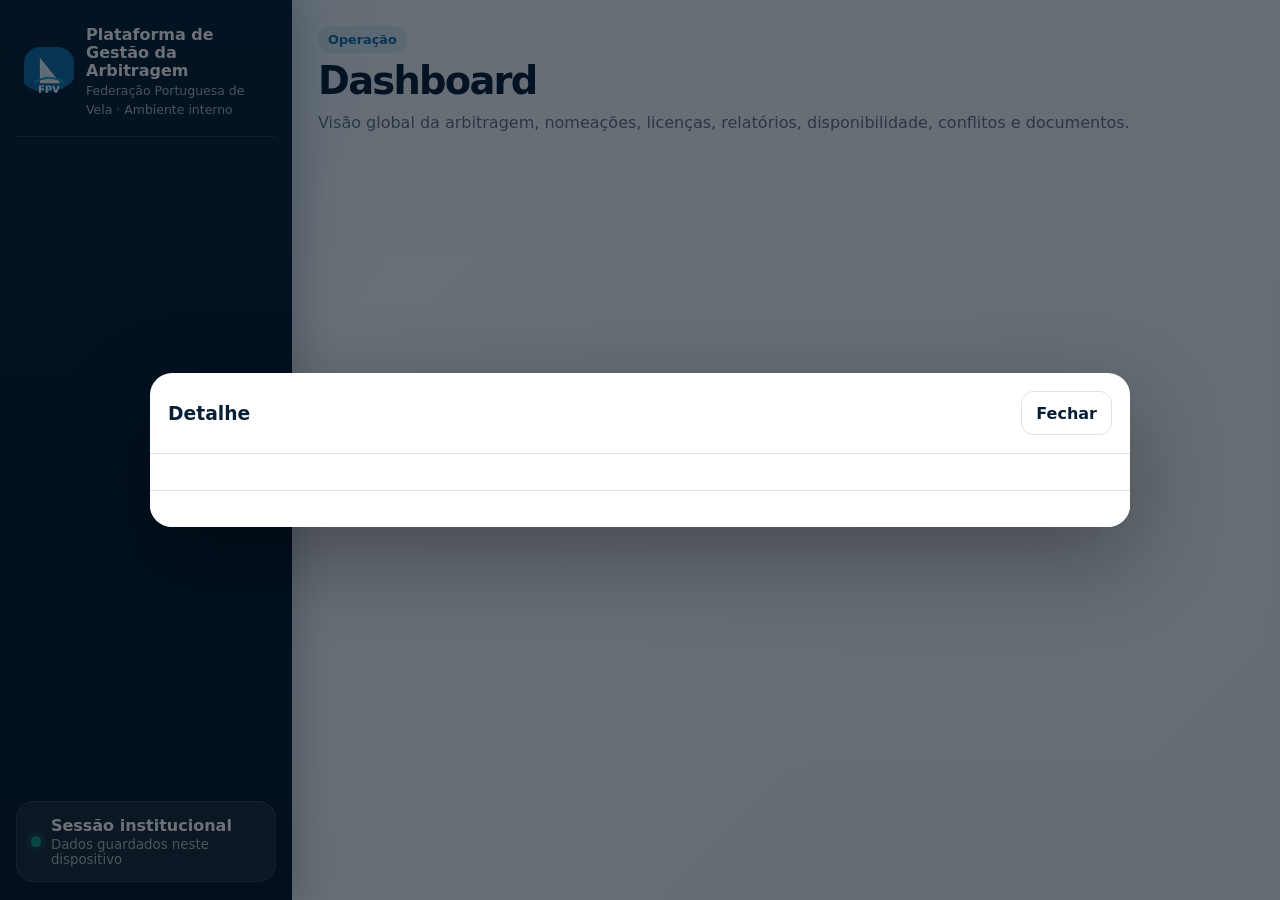
==== index.html @ 45ca1032 "Add files via upload" ====
<!doctype html>
<html lang="pt-PT">
<head>
  <meta charset="utf-8" />
  <meta name="viewport" content="width=device-width, initial-scale=1, viewport-fit=cover" />
  <meta name="theme-color" content="#071f36" />
  <meta name="color-scheme" content="light" />
  <meta name="description" content="Plataforma de Gestão da Arbitragem da Federação Portuguesa de Vela para gestão interna de árbitros, provas, nomeações, disponibilidade, relatórios, documentos e auditoria." />

  <meta name="apple-mobile-web-app-capable" content="yes" />
  <meta name="apple-mobile-web-app-title" content="FPV Arb" />
  <meta name="apple-mobile-web-app-status-bar-style" content="black-translucent" />
  <meta name="mobile-web-app-capable" content="yes" />
  <meta name="format-detection" content="telephone=no" />

  <title>FPV Arbitragem | Plataforma de Gestão</title>
  <link rel="manifest" href="manifest.json" />
  <link rel="apple-touch-icon" href="icons/icon-192.png" />
  <link rel="icon" href="icons/icon-192.png" />
  <link rel="stylesheet" href="styles.css" />
</head>
<body>
  <a class="skip-link" href="#mainContent">Saltar para o conteúdo principal</a>

  <div class="mobile-bar">
    <button class="btn btn-ghost touch" id="openSidebar" type="button" aria-controls="sidebar" aria-expanded="false">☰ Menu</button>
    <strong>FPV Arbitragem</strong>
  </div>

  <div class="app-overlay" id="appOverlay" hidden></div>

  <div class="app-shell">
    <aside class="sidebar" id="sidebar" aria-label="Navegação principal">
      <div class="brand">
        <img src="icons/icon-192.png" alt="" class="brand-icon" />
        <div>
          <h1>Plataforma de Gestão da Arbitragem</h1>
          <span>Federação Portuguesa de Vela · Ambiente interno</span>
        </div>
      </div>

      <nav class="nav" id="mainNav"></nav>

      <div class="side-status">
        <span class="status-dot"></span>
        <div>
          <strong>Sessão institucional</strong>
          <small>Dados guardados neste dispositivo</small>
        </div>
      </div>
    </aside>

    <main class="main" id="mainContent" tabindex="-1">
      <header class="page-header">
        <div>
          <p class="eyebrow" id="pageEyebrow">Operação</p>
          <h2 id="pageTitle">Dashboard</h2>
          <p id="pageSubtitle">Visão global da arbitragem, nomeações, licenças, relatórios, disponibilidade, conflitos e documentos.</p>
        </div>
        <div class="page-actions" id="pageActions"></div>
      </header>

      <section id="dashboard" class="view active" aria-labelledby="pageTitle"></section>
      <section id="arbitros" class="view" aria-labelledby="pageTitle"></section>
      <section id="perfil" class="view" aria-labelledby="pageTitle"></section>
      <section id="provas" class="view" aria-labelledby="pageTitle"></section>
      <section id="nomeacoes" class="view" aria-labelledby="pageTitle"></section>
      <section id="disponibilidades" class="view" aria-labelledby="pageTitle"></section>
      <section id="credenciacao" class="view" aria-labelledby="pageTitle"></section>
      <section id="relatorios" class="view" aria-labelledby="pageTitle"></section>
      <section id="conflitos" class="view" aria-labelledby="pageTitle"></section>
      <section id="documentos" class="view" aria-labelledby="pageTitle"></section>
      <section id="comunicacoes" class="view" aria-labelledby="pageTitle"></section>
      <section id="auditoria" class="view" aria-labelledby="pageTitle"></section>
      <section id="perfis" class="view" aria-labelledby="pageTitle"></section>
    </main>
  </div>

  <div class="modal-backdrop" id="modalBackdrop" hidden>
    <div class="modal" role="dialog" aria-modal="true" aria-labelledby="modalTitle">
      <div class="modal-header">
        <h3 id="modalTitle">Detalhe</h3>
        <button class="btn btn-ghost touch" id="closeModal" type="button">Fechar</button>
      </div>
      <div class="modal-body" id="modalBody"></div>
      <div class="modal-footer" id="modalFooter"></div>
    </div>
  </div>

  <div class="toast" id="toast" role="status" aria-live="polite"></div>

  <script src="app.js" defer></script>
</body>
</html>
---- styles.css ----
:root{
  --navy:#071f36;--navy-2:#0c3458;--blue:#0f6ea8;--cyan:#1aa7c8;--teal:#139c8b;
  --green:#198754;--red:#c0392b;--amber:#d68910;--yellow:#f4c542;
  --bg:#f3f7fb;--card:#fff;--soft:#eef5f9;--line:#d9e4ec;--text:#1f2d3d;--muted:#637487;
  --shadow:0 16px 40px rgba(7,31,54,.10);--radius:18px;--side:292px;
  --safe-bottom:env(safe-area-inset-bottom,0px);--safe-top:env(safe-area-inset-top,0px)
}
*{box-sizing:border-box}html{scroll-behavior:smooth}body{margin:0;font-family:Inter,ui-sans-serif,system-ui,-apple-system,BlinkMacSystemFont,"Segoe UI",sans-serif;color:var(--text);background:radial-gradient(circle at top left,rgba(26,167,200,.16),transparent 30%),linear-gradient(135deg,#f8fcff 0%,var(--bg) 55%,#edf5f8 100%);min-height:100dvh}button,input,select,textarea{font:inherit}button{cursor:pointer;border:0}a{color:inherit}.skip-link{position:absolute;left:12px;top:8px;z-index:200;background:#fff;color:var(--navy);padding:10px 14px;border-radius:12px;transform:translateY(-150%)}.skip-link:focus{transform:translateY(0);outline:3px solid var(--cyan)}:focus-visible{outline:3px solid rgba(26,167,200,.55);outline-offset:2px}
.app-shell{display:grid;grid-template-columns:var(--side) 1fr;min-height:100dvh}.sidebar{position:sticky;top:0;height:100dvh;background:linear-gradient(180deg,var(--navy),#041626);color:#fff;padding:calc(18px + var(--safe-top)) 16px calc(18px + var(--safe-bottom));display:flex;flex-direction:column;gap:18px;z-index:30;box-shadow:12px 0 30px rgba(7,31,54,.18)}.brand{display:flex;gap:12px;align-items:center;padding:8px 8px 18px;border-bottom:1px solid rgba(255,255,255,.12)}.brand-icon{width:50px;height:50px;border-radius:16px;box-shadow:0 12px 24px rgba(0,0,0,.16)}.brand h1{font-size:1rem;line-height:1.12;margin:0}.brand span{font-size:.78rem;color:rgba(255,255,255,.68)}.nav{display:grid;gap:6px;overflow:auto;padding-right:3px}.nav button{display:flex;align-items:center;gap:10px;width:100%;min-height:42px;padding:10px 11px;border-radius:14px;text-align:left;background:transparent;color:rgba(255,255,255,.78);transition:.18s}.nav button:hover,.nav button.active{background:rgba(255,255,255,.12);color:#fff;transform:translateX(2px)}.nav-icon{width:28px;height:28px;border-radius:10px;background:rgba(255,255,255,.1);display:grid;place-items:center;flex:0 0 auto}.side-status{margin-top:auto;border:1px solid rgba(255,255,255,.11);background:rgba(255,255,255,.08);padding:14px;border-radius:18px;display:flex;gap:10px;align-items:center}.side-status small{display:block;color:rgba(255,255,255,.68);margin-top:2px}.status-dot{width:11px;height:11px;border-radius:50%;background:var(--teal);box-shadow:0 0 0 5px rgba(19,156,139,.16)}
.mobile-bar{display:none;position:sticky;top:0;z-index:50;background:rgba(255,255,255,.94);backdrop-filter:blur(14px);border-bottom:1px solid var(--line);padding:calc(10px + var(--safe-top)) 16px 10px;align-items:center;justify-content:space-between}.app-overlay{position:fixed;inset:0;background:rgba(0,0,0,.32);z-index:20}
.main{min-width:0;padding:26px 26px calc(26px + var(--safe-bottom))}.page-header{display:flex;justify-content:space-between;gap:18px;align-items:flex-start;margin-bottom:22px}.eyebrow{display:inline-flex;background:rgba(15,110,168,.10);color:var(--blue);font-weight:850;font-size:.8rem;padding:6px 10px;border-radius:999px;margin:0 0 8px}.page-header h2{font-size:clamp(1.55rem,3vw,2.42rem);letter-spacing:-.045em;line-height:1.06;color:var(--navy);margin:0}.page-header p:not(.eyebrow){margin:9px 0 0;color:var(--muted);line-height:1.55;max-width:880px}.page-actions{display:flex;gap:10px;flex-wrap:wrap;justify-content:flex-end}.view{display:none;animation:fade .2s ease both}.view.active{display:block}@keyframes fade{from{opacity:0;transform:translateY(6px)}to{opacity:1;transform:translateY(0)}}
.btn{display:inline-flex;align-items:center;justify-content:center;gap:8px;min-height:40px;padding:10px 14px;border-radius:12px;font-weight:850;color:var(--navy);background:#fff;border:1px solid var(--line);box-shadow:0 7px 18px rgba(7,31,54,.06);transition:.18s;text-decoration:none}.btn:hover{transform:translateY(-1px);box-shadow:0 12px 25px rgba(7,31,54,.10)}.btn-primary{background:linear-gradient(135deg,var(--blue),var(--teal));color:#fff;border-color:transparent}.btn-danger{background:var(--red);color:#fff;border-color:transparent}.btn-ghost{background:transparent;box-shadow:none}.btn:disabled{opacity:.45;cursor:not-allowed;transform:none}.touch{min-height:44px;min-width:44px}.grid{display:grid;gap:16px}.kpis{grid-template-columns:repeat(4,minmax(160px,1fr));margin-bottom:18px}.two{grid-template-columns:minmax(0,1.22fr) minmax(320px,.78fr)}.three{grid-template-columns:repeat(3,minmax(0,1fr))}.four{grid-template-columns:repeat(4,minmax(0,1fr))}.card{background:rgba(255,255,255,.92);border:1px solid rgba(217,228,236,.94);box-shadow:var(--shadow);border-radius:var(--radius);padding:18px;backdrop-filter:blur(10px)}.card.clickable{cursor:pointer;transition:.18s}.card.clickable:hover{transform:translateY(-2px);box-shadow:0 20px 48px rgba(7,31,54,.14)}.kpi{position:relative;overflow:hidden;min-height:134px}.kpi::after{content:"";position:absolute;right:-35px;top:-35px;width:96px;height:96px;border-radius:50%;background:rgba(15,110,168,.1)}.kpi-label{color:var(--muted);font-size:.82rem;font-weight:850}.kpi-value{font-size:2rem;font-weight:950;color:var(--navy);letter-spacing:-.06em;margin:9px 0 2px}.kpi-hint{font-size:.82rem;color:var(--muted);line-height:1.35}.attention{border-left:5px solid var(--amber)}.critical{border-left:5px solid var(--red)}
.panel{display:flex;align-items:center;justify-content:space-between;gap:12px;margin-bottom:14px}.panel h3{margin:0;color:var(--navy);font-size:1.08rem;letter-spacing:-.02em}.toolbar{display:flex;justify-content:space-between;align-items:center;gap:10px;flex-wrap:wrap;margin-bottom:14px}.filters{display:flex;gap:10px;flex-wrap:wrap}.input,.select,.textarea{width:100%;border:1px solid var(--line);border-radius:12px;background:#fff;color:var(--text);padding:10px 12px;outline:none;transition:.18s}.filters .input,.filters .select{width:auto;min-width:162px}.input:focus,.select:focus,.textarea:focus{border-color:rgba(15,110,168,.65);box-shadow:0 0 0 4px rgba(15,110,168,.12)}label{font-size:.77rem;font-weight:900;color:var(--navy)}.form-grid{display:grid;grid-template-columns:repeat(2,minmax(0,1fr));gap:12px}.field{display:grid;gap:6px}.field.full{grid-column:1/-1}
.table-wrap{overflow:auto;border:1px solid var(--line);border-radius:16px;background:#fff}table{width:100%;border-collapse:collapse;min-width:980px}th,td{padding:12px 13px;border-bottom:1px solid var(--line);text-align:left;vertical-align:middle;font-size:.91rem}th{background:#f8fbfd;color:var(--navy);text-transform:uppercase;letter-spacing:.04em;font-weight:900;font-size:.75rem;white-space:nowrap}tr:last-child td{border-bottom:0}tbody tr:hover{background:#f8fbfd}.row-title{font-weight:900;color:var(--navy)}.row-sub{font-size:.8rem;color:var(--muted);margin-top:3px}.row-actions{display:flex;gap:7px;flex-wrap:wrap}.mini{min-height:36px;padding:7px 10px;border-radius:10px;background:#fff;border:1px solid var(--line);font-weight:850;color:var(--navy)}.mini:hover{background:var(--soft)}.mini:disabled{opacity:.45;cursor:not-allowed}
.badge{display:inline-flex;align-items:center;gap:6px;padding:5px 9px;border-radius:999px;font-size:.74rem;font-weight:900;border:1px solid transparent;white-space:nowrap}.ok{background:rgba(25,135,84,.11);color:var(--green);border-color:rgba(25,135,84,.2)}.warn{background:rgba(214,137,16,.12);color:#956006;border-color:rgba(214,137,16,.24)}.bad{background:rgba(192,57,43,.1);color:var(--red);border-color:rgba(192,57,43,.22)}.info{background:rgba(15,110,168,.1);color:var(--blue);border-color:rgba(15,110,168,.18)}.neutral{background:#edf2f7;color:#526271;border-color:#dbe5ec}.dark{background:rgba(7,31,54,.1);color:var(--navy);border-color:rgba(7,31,54,.16)}
.list{display:grid;gap:10px}.item{display:flex;justify-content:space-between;gap:12px;align-items:flex-start;background:#fff;border:1px solid var(--line);border-radius:14px;padding:12px}.item p{margin:4px 0 0;color:var(--muted);line-height:1.4;font-size:.86rem}.item strong{color:var(--navy)}.empty{padding:30px;text-align:center;color:var(--muted);background:#fff;border:1px dashed var(--line);border-radius:16px}.progress{height:10px;background:#e6edf3;border-radius:999px;overflow:hidden}.progress span{display:block;height:100%;background:linear-gradient(90deg,var(--blue),var(--teal));border-radius:inherit}.mobile-cards{display:none}.data-card{background:#fff;border:1px solid var(--line);border-radius:16px;padding:14px;display:grid;gap:10px}.data-card header{display:flex;justify-content:space-between;gap:10px;align-items:flex-start}.data-card h3{font-size:1rem;margin:0;color:var(--navy)}.meta-grid{display:grid;grid-template-columns:1fr 1fr;gap:8px}.meta{display:grid;gap:2px}.meta span{font-size:.74rem;color:var(--muted);font-weight:800}.meta strong{font-size:.9rem;color:var(--text)}
.profile-layout{grid-template-columns:minmax(280px,.75fr) minmax(0,1.25fr)}.profile-box{background:linear-gradient(180deg,#fff,#f8fbfd);border:1px solid var(--line);border-radius:var(--radius);padding:18px}.profile-head{display:flex;gap:14px;align-items:center;margin-bottom:16px}.big-avatar{width:72px;height:72px;border-radius:24px;background:linear-gradient(135deg,var(--blue),var(--teal));color:#fff;display:grid;place-items:center;font-size:1.55rem;font-weight:950}.metric{display:flex;justify-content:space-between;gap:12px;padding:10px 0;border-bottom:1px solid var(--line)}.metric:last-child{border-bottom:0}.metric span:first-child{color:var(--muted)}.metric span:last-child{font-weight:900;color:var(--navy);text-align:right}.appointment-layout{grid-template-columns:minmax(300px,.78fr) minmax(0,1.22fr)}.candidate{display:grid;grid-template-columns:1fr auto;gap:10px;align-items:center;background:#fff;border:1px solid var(--line);border-radius:14px;padding:12px}.candidate.block{background:repeating-linear-gradient(135deg,#fff,#fff 8px,#fff2f0 8px,#fff2f0 16px);border-color:rgba(192,57,43,.24)}.risk-box{border:1px solid rgba(192,57,43,.25);background:rgba(192,57,43,.06);border-radius:14px;padding:12px;color:#8f261d}.calendar{display:grid;grid-template-columns:repeat(7,minmax(110px,1fr));gap:10px}.day{min-height:118px;background:#fff;border:1px solid var(--line);border-radius:14px;padding:10px;display:grid;gap:8px;align-content:start}.timeline{display:grid;gap:12px}.timeline-row{display:grid;grid-template-columns:120px 1fr;gap:12px}.timeline-content{border-left:3px solid rgba(15,110,168,.28);padding-left:12px}.local-note{display:flex;gap:10px;align-items:flex-start;background:rgba(15,110,168,.08);border:1px solid rgba(15,110,168,.16);border-radius:14px;padding:12px;color:var(--navy);margin-bottom:16px}.install-banner{display:flex;justify-content:space-between;gap:12px;align-items:center;margin-bottom:16px}
.modal-backdrop{position:fixed;inset:0;background:rgba(3,12,22,.58);display:flex;align-items:center;justify-content:center;padding:18px;z-index:90}.modal{width:min(980px,100%);max-height:min(92dvh,900px);overflow:auto;background:#fff;border-radius:22px;box-shadow:0 30px 90px rgba(0,0,0,.32);padding-bottom:var(--safe-bottom)}.modal-header,.modal-footer{padding:18px;display:flex;justify-content:space-between;gap:12px;align-items:center;border-bottom:1px solid var(--line)}.modal-footer{border-top:1px solid var(--line);border-bottom:0;justify-content:flex-end;position:sticky;bottom:0;background:#fff}.modal-body{padding:18px}.modal h3{margin:0;color:var(--navy)}.toast{position:fixed;right:22px;bottom:calc(22px + var(--safe-bottom));background:var(--navy);color:#fff;padding:13px 15px;border-radius:14px;box-shadow:0 18px 40px rgba(0,0,0,.24);display:none;z-index:100;max-width:390px}.toast.show{display:block;animation:fade .2s ease both}
@media(max-width:1240px){.kpis{grid-template-columns:repeat(3,1fr)}.two,.profile-layout,.appointment-layout{grid-template-columns:1fr}.calendar{grid-template-columns:repeat(3,1fr)}}
@media(max-width:880px){.app-shell{grid-template-columns:1fr}.mobile-bar{display:flex}.sidebar{position:fixed;left:0;top:0;width:min(86vw,330px);height:100dvh;transform:translateX(-105%);transition:.22s ease}.sidebar.open{transform:translateX(0)}.main{padding:18px 16px calc(18px + var(--safe-bottom))}.page-header{flex-direction:column}.page-actions{justify-content:flex-start;width:100%}.page-actions .btn{flex:1 1 auto}.kpis{grid-template-columns:repeat(2,1fr)}.three,.four{grid-template-columns:1fr}.form-grid{grid-template-columns:1fr}.filters,.filters .input,.filters .select{width:100%;min-width:0}.toolbar{align-items:stretch}.calendar{grid-template-columns:repeat(2,1fr)}.table-wrap{display:none}.mobile-cards{display:grid;gap:12px}.row-actions .mini,.data-card .mini{min-height:44px}.nav button{min-height:46px}.modal-backdrop{align-items:flex-end;padding:0}.modal{border-radius:22px 22px 0 0;max-height:92dvh;width:100%}.modal-header{position:sticky;top:0;background:#fff;z-index:2}.modal-footer{align-items:stretch}.modal-footer .btn{width:100%}}
@media(max-width:560px){.kpis,.calendar{grid-template-columns:1fr}.item,.install-banner{flex-direction:column;align-items:flex-start}.timeline-row{grid-template-columns:1fr}.meta-grid{grid-template-columns:1fr}.btn{width:100%}.page-actions{display:grid;grid-template-columns:1fr;width:100%}.card{padding:15px}.kpi{min-height:auto}.kpi-value{font-size:1.8rem}}
@media(prefers-reduced-motion:reduce){*{scroll-behavior:auto!important;animation:none!important;transition:none!important}}
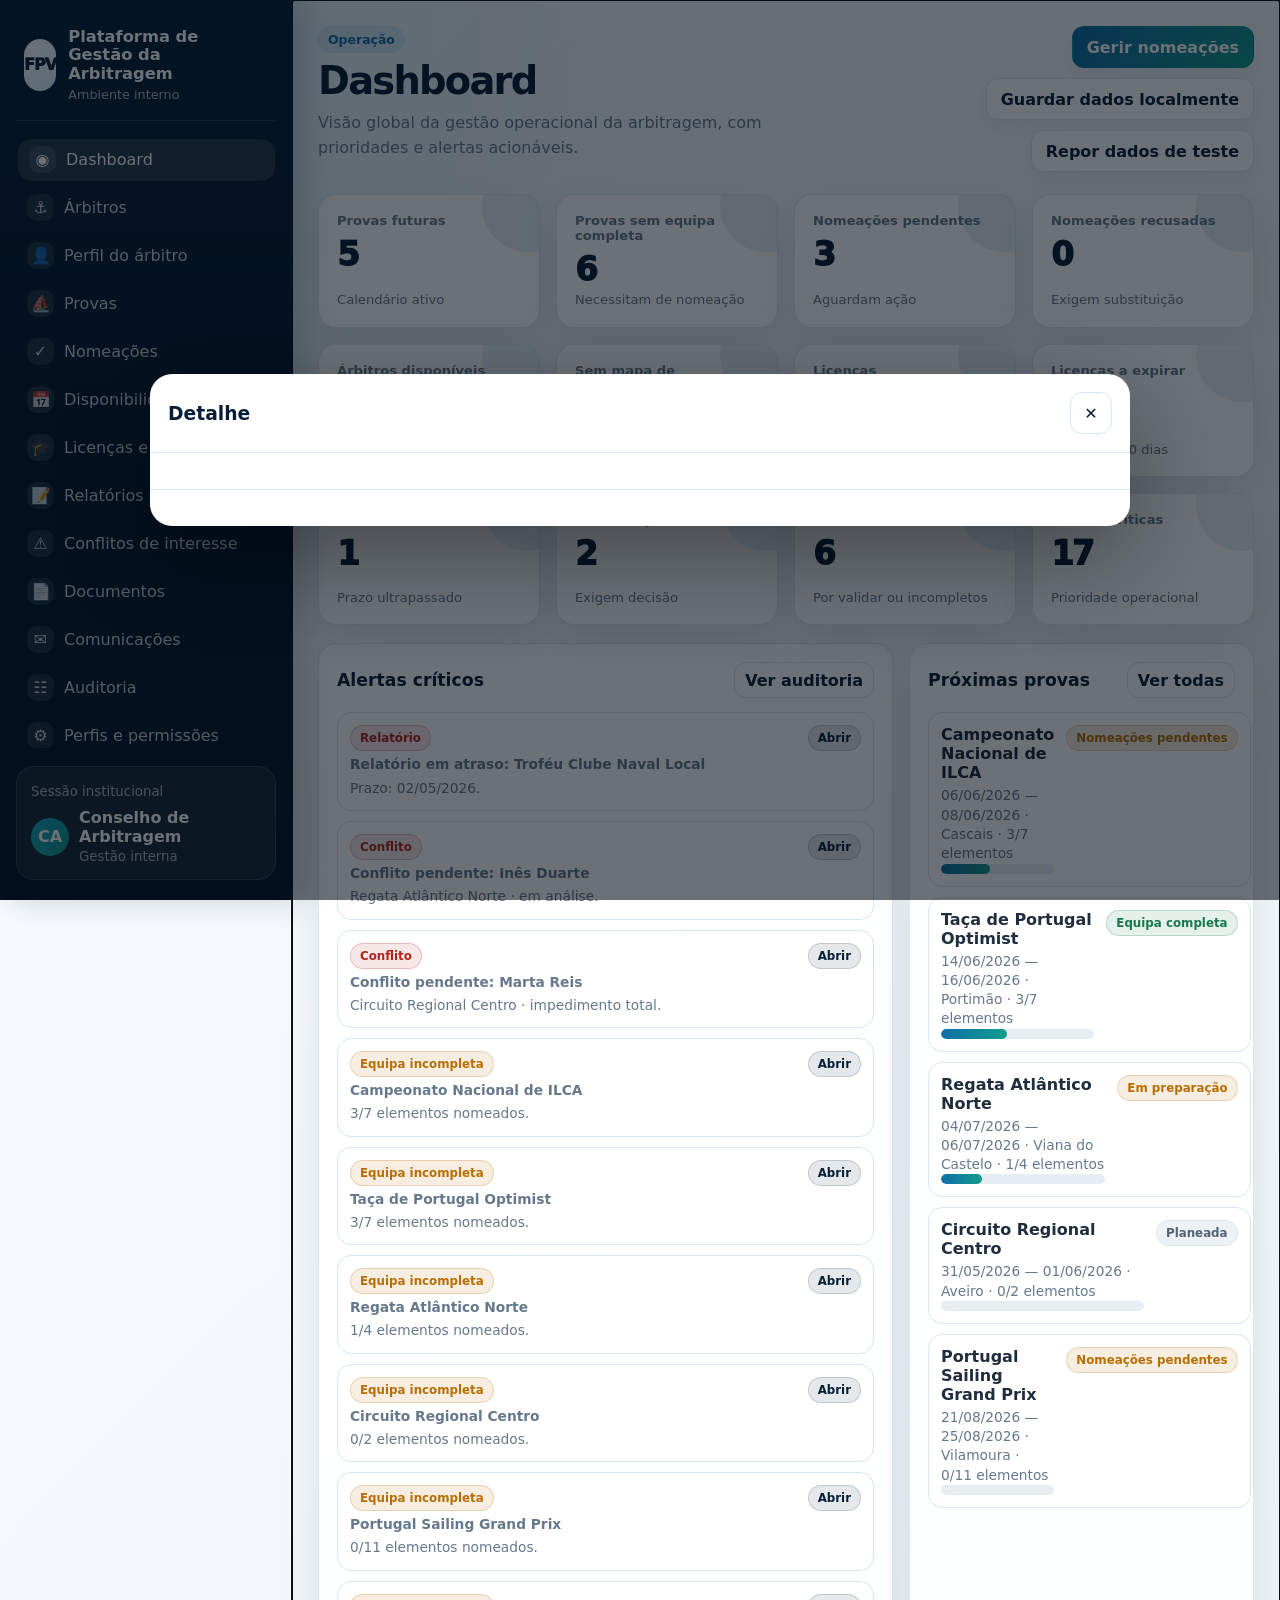
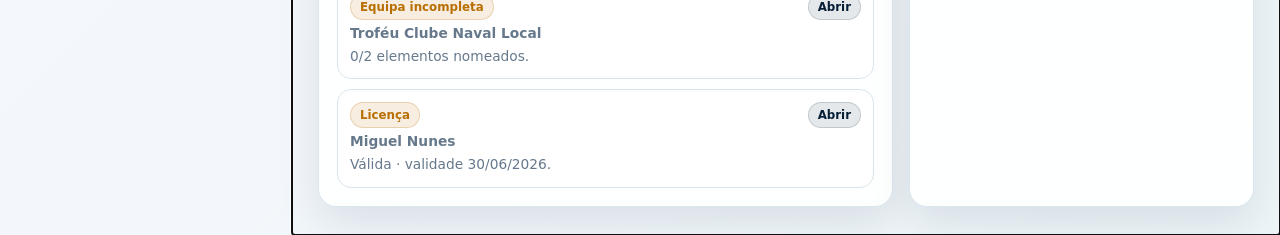
==== commit 5fe12cbd: "Add files via upload" ====
--- a/index.html
+++ b/index.html
@@ -1,94 +1,87 @@
-<!doctype html>
+<!DOCTYPE html>
 <html lang="pt-PT">
 <head>
-  <meta charset="utf-8" />
+  <meta charset="UTF-8" />
   <meta name="viewport" content="width=device-width, initial-scale=1, viewport-fit=cover" />
   <meta name="theme-color" content="#071f36" />
   <meta name="color-scheme" content="light" />
-  <meta name="description" content="Plataforma de Gestão da Arbitragem da Federação Portuguesa de Vela para gestão interna de árbitros, provas, nomeações, disponibilidade, relatórios, documentos e auditoria." />
-
+  <meta name="description" content="Plataforma operacional interna para gestão da arbitragem da Federação Portuguesa de Vela." />
   <meta name="apple-mobile-web-app-capable" content="yes" />
   <meta name="apple-mobile-web-app-title" content="FPV Arb" />
   <meta name="apple-mobile-web-app-status-bar-style" content="black-translucent" />
-  <meta name="mobile-web-app-capable" content="yes" />
-  <meta name="format-detection" content="telephone=no" />
-
+  <link rel="manifest" href="./manifest.json" />
+  <link rel="apple-touch-icon" href="./icons/icon-192.png" />
+  <link rel="icon" href="./icons/icon-192.png" />
+  <link rel="stylesheet" href="./styles.css" />
   <title>FPV Arbitragem | Plataforma de Gestão</title>
-  <link rel="manifest" href="manifest.json" />
-  <link rel="apple-touch-icon" href="icons/icon-192.png" />
-  <link rel="icon" href="icons/icon-192.png" />
-  <link rel="stylesheet" href="styles.css" />
 </head>
 <body>
-  <a class="skip-link" href="#mainContent">Saltar para o conteúdo principal</a>
+  <a class="skip-link" href="#main">Saltar para o conteúdo</a>
 
   <div class="mobile-bar">
-    <button class="btn btn-ghost touch" id="openSidebar" type="button" aria-controls="sidebar" aria-expanded="false">☰ Menu</button>
+    <button id="mobileMenuBtn" class="btn btn-ghost" type="button" aria-label="Abrir menu">☰ Menu</button>
     <strong>FPV Arbitragem</strong>
   </div>
-
-  <div class="app-overlay" id="appOverlay" hidden></div>
+  <div id="overlay" class="overlay" hidden></div>
 
   <div class="app-shell">
-    <aside class="sidebar" id="sidebar" aria-label="Navegação principal">
+    <aside id="sidebar" class="sidebar" aria-label="Navegação principal">
       <div class="brand">
-        <img src="icons/icon-192.png" alt="" class="brand-icon" />
+        <div class="brand-mark" aria-hidden="true">FPV</div>
         <div>
           <h1>Plataforma de Gestão da Arbitragem</h1>
-          <span>Federação Portuguesa de Vela · Ambiente interno</span>
+          <p>Ambiente interno</p>
         </div>
       </div>
-
-      <nav class="nav" id="mainNav"></nav>
-
-      <div class="side-status">
-        <span class="status-dot"></span>
-        <div>
-          <strong>Sessão institucional</strong>
-          <small>Dados guardados neste dispositivo</small>
+      <nav id="mainNav" class="nav"></nav>
+      <div class="session-card">
+        <small>Sessão institucional</small>
+        <div class="session-user">
+          <span class="avatar">CA</span>
+          <span><strong>Conselho de Arbitragem</strong><br><small>Gestão interna</small></span>
         </div>
       </div>
     </aside>
 
-    <main class="main" id="mainContent" tabindex="-1">
+    <main id="main" class="main" tabindex="-1">
       <header class="page-header">
         <div>
-          <p class="eyebrow" id="pageEyebrow">Operação</p>
+          <span id="pageEyebrow" class="eyebrow">Operação</span>
           <h2 id="pageTitle">Dashboard</h2>
-          <p id="pageSubtitle">Visão global da arbitragem, nomeações, licenças, relatórios, disponibilidade, conflitos e documentos.</p>
+          <p id="pageSubtitle">Visão global da gestão operacional da arbitragem.</p>
         </div>
-        <div class="page-actions" id="pageActions"></div>
+        <div id="pageActions" class="page-actions"></div>
       </header>
 
-      <section id="dashboard" class="view active" aria-labelledby="pageTitle"></section>
-      <section id="arbitros" class="view" aria-labelledby="pageTitle"></section>
-      <section id="perfil" class="view" aria-labelledby="pageTitle"></section>
-      <section id="provas" class="view" aria-labelledby="pageTitle"></section>
-      <section id="nomeacoes" class="view" aria-labelledby="pageTitle"></section>
-      <section id="disponibilidades" class="view" aria-labelledby="pageTitle"></section>
-      <section id="credenciacao" class="view" aria-labelledby="pageTitle"></section>
-      <section id="relatorios" class="view" aria-labelledby="pageTitle"></section>
-      <section id="conflitos" class="view" aria-labelledby="pageTitle"></section>
-      <section id="documentos" class="view" aria-labelledby="pageTitle"></section>
-      <section id="comunicacoes" class="view" aria-labelledby="pageTitle"></section>
-      <section id="auditoria" class="view" aria-labelledby="pageTitle"></section>
-      <section id="perfis" class="view" aria-labelledby="pageTitle"></section>
+      <section id="dashboard" class="section active" aria-labelledby="pageTitle"></section>
+      <section id="arbitros" class="section" aria-labelledby="pageTitle"></section>
+      <section id="perfil" class="section" aria-labelledby="pageTitle"></section>
+      <section id="provas" class="section" aria-labelledby="pageTitle"></section>
+      <section id="nomeacoes" class="section" aria-labelledby="pageTitle"></section>
+      <section id="disponibilidades" class="section" aria-labelledby="pageTitle"></section>
+      <section id="credenciacao" class="section" aria-labelledby="pageTitle"></section>
+      <section id="relatorios" class="section" aria-labelledby="pageTitle"></section>
+      <section id="conflitos" class="section" aria-labelledby="pageTitle"></section>
+      <section id="documentos" class="section" aria-labelledby="pageTitle"></section>
+      <section id="comunicacoes" class="section" aria-labelledby="pageTitle"></section>
+      <section id="auditoria" class="section" aria-labelledby="pageTitle"></section>
+      <section id="perfis" class="section" aria-labelledby="pageTitle"></section>
     </main>
   </div>
 
-  <div class="modal-backdrop" id="modalBackdrop" hidden>
+  <div id="modalRoot" class="modal-backdrop" hidden>
     <div class="modal" role="dialog" aria-modal="true" aria-labelledby="modalTitle">
-      <div class="modal-header">
+      <header class="modal-header">
         <h3 id="modalTitle">Detalhe</h3>
-        <button class="btn btn-ghost touch" id="closeModal" type="button">Fechar</button>
-      </div>
-      <div class="modal-body" id="modalBody"></div>
-      <div class="modal-footer" id="modalFooter"></div>
+        <button id="modalCloseBtn" class="icon-btn" type="button" aria-label="Fechar janela">✕</button>
+      </header>
+      <div id="modalBody" class="modal-body"></div>
+      <footer id="modalActions" class="modal-actions"></footer>
     </div>
   </div>
 
-  <div class="toast" id="toast" role="status" aria-live="polite"></div>
+  <div id="toast" class="toast" role="status" aria-live="polite"></div>
 
-  <script src="app.js" defer></script>
+  <script src="./app.js" defer></script>
 </body>
 </html>
--- a/styles.css
+++ b/styles.css
@@ -1,22 +1,15 @@
 :root{
-  --navy:#071f36;--navy-2:#0c3458;--blue:#0f6ea8;--cyan:#1aa7c8;--teal:#139c8b;
-  --green:#198754;--red:#c0392b;--amber:#d68910;--yellow:#f4c542;
-  --bg:#f3f7fb;--card:#fff;--soft:#eef5f9;--line:#d9e4ec;--text:#1f2d3d;--muted:#637487;
-  --shadow:0 16px 40px rgba(7,31,54,.10);--radius:18px;--side:292px;
-  --safe-bottom:env(safe-area-inset-bottom,0px);--safe-top:env(safe-area-inset-top,0px)
+  --navy:#071f36;--navy-2:#0d3458;--blue:#0f6ea8;--cyan:#1aa7c8;--teal:#139c8b;
+  --green:#18794e;--red:#b42318;--amber:#b86e00;--yellow:#f3c94b;
+  --bg:#f3f7fb;--surface:#fff;--surface-2:#eef5f9;--line:#d8e5ee;--text:#1f2d3d;--muted:#66798c;
+  --shadow:0 16px 42px rgba(7,31,54,.10);--radius:18px;--sidebar:292px;--focus:0 0 0 4px rgba(15,110,168,.18)
 }
-*{box-sizing:border-box}html{scroll-behavior:smooth}body{margin:0;font-family:Inter,ui-sans-serif,system-ui,-apple-system,BlinkMacSystemFont,"Segoe UI",sans-serif;color:var(--text);background:radial-gradient(circle at top left,rgba(26,167,200,.16),transparent 30%),linear-gradient(135deg,#f8fcff 0%,var(--bg) 55%,#edf5f8 100%);min-height:100dvh}button,input,select,textarea{font:inherit}button{cursor:pointer;border:0}a{color:inherit}.skip-link{position:absolute;left:12px;top:8px;z-index:200;background:#fff;color:var(--navy);padding:10px 14px;border-radius:12px;transform:translateY(-150%)}.skip-link:focus{transform:translateY(0);outline:3px solid var(--cyan)}:focus-visible{outline:3px solid rgba(26,167,200,.55);outline-offset:2px}
-.app-shell{display:grid;grid-template-columns:var(--side) 1fr;min-height:100dvh}.sidebar{position:sticky;top:0;height:100dvh;background:linear-gradient(180deg,var(--navy),#041626);color:#fff;padding:calc(18px + var(--safe-top)) 16px calc(18px + var(--safe-bottom));display:flex;flex-direction:column;gap:18px;z-index:30;box-shadow:12px 0 30px rgba(7,31,54,.18)}.brand{display:flex;gap:12px;align-items:center;padding:8px 8px 18px;border-bottom:1px solid rgba(255,255,255,.12)}.brand-icon{width:50px;height:50px;border-radius:16px;box-shadow:0 12px 24px rgba(0,0,0,.16)}.brand h1{font-size:1rem;line-height:1.12;margin:0}.brand span{font-size:.78rem;color:rgba(255,255,255,.68)}.nav{display:grid;gap:6px;overflow:auto;padding-right:3px}.nav button{display:flex;align-items:center;gap:10px;width:100%;min-height:42px;padding:10px 11px;border-radius:14px;text-align:left;background:transparent;color:rgba(255,255,255,.78);transition:.18s}.nav button:hover,.nav button.active{background:rgba(255,255,255,.12);color:#fff;transform:translateX(2px)}.nav-icon{width:28px;height:28px;border-radius:10px;background:rgba(255,255,255,.1);display:grid;place-items:center;flex:0 0 auto}.side-status{margin-top:auto;border:1px solid rgba(255,255,255,.11);background:rgba(255,255,255,.08);padding:14px;border-radius:18px;display:flex;gap:10px;align-items:center}.side-status small{display:block;color:rgba(255,255,255,.68);margin-top:2px}.status-dot{width:11px;height:11px;border-radius:50%;background:var(--teal);box-shadow:0 0 0 5px rgba(19,156,139,.16)}
-.mobile-bar{display:none;position:sticky;top:0;z-index:50;background:rgba(255,255,255,.94);backdrop-filter:blur(14px);border-bottom:1px solid var(--line);padding:calc(10px + var(--safe-top)) 16px 10px;align-items:center;justify-content:space-between}.app-overlay{position:fixed;inset:0;background:rgba(0,0,0,.32);z-index:20}
-.main{min-width:0;padding:26px 26px calc(26px + var(--safe-bottom))}.page-header{display:flex;justify-content:space-between;gap:18px;align-items:flex-start;margin-bottom:22px}.eyebrow{display:inline-flex;background:rgba(15,110,168,.10);color:var(--blue);font-weight:850;font-size:.8rem;padding:6px 10px;border-radius:999px;margin:0 0 8px}.page-header h2{font-size:clamp(1.55rem,3vw,2.42rem);letter-spacing:-.045em;line-height:1.06;color:var(--navy);margin:0}.page-header p:not(.eyebrow){margin:9px 0 0;color:var(--muted);line-height:1.55;max-width:880px}.page-actions{display:flex;gap:10px;flex-wrap:wrap;justify-content:flex-end}.view{display:none;animation:fade .2s ease both}.view.active{display:block}@keyframes fade{from{opacity:0;transform:translateY(6px)}to{opacity:1;transform:translateY(0)}}
-.btn{display:inline-flex;align-items:center;justify-content:center;gap:8px;min-height:40px;padding:10px 14px;border-radius:12px;font-weight:850;color:var(--navy);background:#fff;border:1px solid var(--line);box-shadow:0 7px 18px rgba(7,31,54,.06);transition:.18s;text-decoration:none}.btn:hover{transform:translateY(-1px);box-shadow:0 12px 25px rgba(7,31,54,.10)}.btn-primary{background:linear-gradient(135deg,var(--blue),var(--teal));color:#fff;border-color:transparent}.btn-danger{background:var(--red);color:#fff;border-color:transparent}.btn-ghost{background:transparent;box-shadow:none}.btn:disabled{opacity:.45;cursor:not-allowed;transform:none}.touch{min-height:44px;min-width:44px}.grid{display:grid;gap:16px}.kpis{grid-template-columns:repeat(4,minmax(160px,1fr));margin-bottom:18px}.two{grid-template-columns:minmax(0,1.22fr) minmax(320px,.78fr)}.three{grid-template-columns:repeat(3,minmax(0,1fr))}.four{grid-template-columns:repeat(4,minmax(0,1fr))}.card{background:rgba(255,255,255,.92);border:1px solid rgba(217,228,236,.94);box-shadow:var(--shadow);border-radius:var(--radius);padding:18px;backdrop-filter:blur(10px)}.card.clickable{cursor:pointer;transition:.18s}.card.clickable:hover{transform:translateY(-2px);box-shadow:0 20px 48px rgba(7,31,54,.14)}.kpi{position:relative;overflow:hidden;min-height:134px}.kpi::after{content:"";position:absolute;right:-35px;top:-35px;width:96px;height:96px;border-radius:50%;background:rgba(15,110,168,.1)}.kpi-label{color:var(--muted);font-size:.82rem;font-weight:850}.kpi-value{font-size:2rem;font-weight:950;color:var(--navy);letter-spacing:-.06em;margin:9px 0 2px}.kpi-hint{font-size:.82rem;color:var(--muted);line-height:1.35}.attention{border-left:5px solid var(--amber)}.critical{border-left:5px solid var(--red)}
-.panel{display:flex;align-items:center;justify-content:space-between;gap:12px;margin-bottom:14px}.panel h3{margin:0;color:var(--navy);font-size:1.08rem;letter-spacing:-.02em}.toolbar{display:flex;justify-content:space-between;align-items:center;gap:10px;flex-wrap:wrap;margin-bottom:14px}.filters{display:flex;gap:10px;flex-wrap:wrap}.input,.select,.textarea{width:100%;border:1px solid var(--line);border-radius:12px;background:#fff;color:var(--text);padding:10px 12px;outline:none;transition:.18s}.filters .input,.filters .select{width:auto;min-width:162px}.input:focus,.select:focus,.textarea:focus{border-color:rgba(15,110,168,.65);box-shadow:0 0 0 4px rgba(15,110,168,.12)}label{font-size:.77rem;font-weight:900;color:var(--navy)}.form-grid{display:grid;grid-template-columns:repeat(2,minmax(0,1fr));gap:12px}.field{display:grid;gap:6px}.field.full{grid-column:1/-1}
-.table-wrap{overflow:auto;border:1px solid var(--line);border-radius:16px;background:#fff}table{width:100%;border-collapse:collapse;min-width:980px}th,td{padding:12px 13px;border-bottom:1px solid var(--line);text-align:left;vertical-align:middle;font-size:.91rem}th{background:#f8fbfd;color:var(--navy);text-transform:uppercase;letter-spacing:.04em;font-weight:900;font-size:.75rem;white-space:nowrap}tr:last-child td{border-bottom:0}tbody tr:hover{background:#f8fbfd}.row-title{font-weight:900;color:var(--navy)}.row-sub{font-size:.8rem;color:var(--muted);margin-top:3px}.row-actions{display:flex;gap:7px;flex-wrap:wrap}.mini{min-height:36px;padding:7px 10px;border-radius:10px;background:#fff;border:1px solid var(--line);font-weight:850;color:var(--navy)}.mini:hover{background:var(--soft)}.mini:disabled{opacity:.45;cursor:not-allowed}
-.badge{display:inline-flex;align-items:center;gap:6px;padding:5px 9px;border-radius:999px;font-size:.74rem;font-weight:900;border:1px solid transparent;white-space:nowrap}.ok{background:rgba(25,135,84,.11);color:var(--green);border-color:rgba(25,135,84,.2)}.warn{background:rgba(214,137,16,.12);color:#956006;border-color:rgba(214,137,16,.24)}.bad{background:rgba(192,57,43,.1);color:var(--red);border-color:rgba(192,57,43,.22)}.info{background:rgba(15,110,168,.1);color:var(--blue);border-color:rgba(15,110,168,.18)}.neutral{background:#edf2f7;color:#526271;border-color:#dbe5ec}.dark{background:rgba(7,31,54,.1);color:var(--navy);border-color:rgba(7,31,54,.16)}
-.list{display:grid;gap:10px}.item{display:flex;justify-content:space-between;gap:12px;align-items:flex-start;background:#fff;border:1px solid var(--line);border-radius:14px;padding:12px}.item p{margin:4px 0 0;color:var(--muted);line-height:1.4;font-size:.86rem}.item strong{color:var(--navy)}.empty{padding:30px;text-align:center;color:var(--muted);background:#fff;border:1px dashed var(--line);border-radius:16px}.progress{height:10px;background:#e6edf3;border-radius:999px;overflow:hidden}.progress span{display:block;height:100%;background:linear-gradient(90deg,var(--blue),var(--teal));border-radius:inherit}.mobile-cards{display:none}.data-card{background:#fff;border:1px solid var(--line);border-radius:16px;padding:14px;display:grid;gap:10px}.data-card header{display:flex;justify-content:space-between;gap:10px;align-items:flex-start}.data-card h3{font-size:1rem;margin:0;color:var(--navy)}.meta-grid{display:grid;grid-template-columns:1fr 1fr;gap:8px}.meta{display:grid;gap:2px}.meta span{font-size:.74rem;color:var(--muted);font-weight:800}.meta strong{font-size:.9rem;color:var(--text)}
-.profile-layout{grid-template-columns:minmax(280px,.75fr) minmax(0,1.25fr)}.profile-box{background:linear-gradient(180deg,#fff,#f8fbfd);border:1px solid var(--line);border-radius:var(--radius);padding:18px}.profile-head{display:flex;gap:14px;align-items:center;margin-bottom:16px}.big-avatar{width:72px;height:72px;border-radius:24px;background:linear-gradient(135deg,var(--blue),var(--teal));color:#fff;display:grid;place-items:center;font-size:1.55rem;font-weight:950}.metric{display:flex;justify-content:space-between;gap:12px;padding:10px 0;border-bottom:1px solid var(--line)}.metric:last-child{border-bottom:0}.metric span:first-child{color:var(--muted)}.metric span:last-child{font-weight:900;color:var(--navy);text-align:right}.appointment-layout{grid-template-columns:minmax(300px,.78fr) minmax(0,1.22fr)}.candidate{display:grid;grid-template-columns:1fr auto;gap:10px;align-items:center;background:#fff;border:1px solid var(--line);border-radius:14px;padding:12px}.candidate.block{background:repeating-linear-gradient(135deg,#fff,#fff 8px,#fff2f0 8px,#fff2f0 16px);border-color:rgba(192,57,43,.24)}.risk-box{border:1px solid rgba(192,57,43,.25);background:rgba(192,57,43,.06);border-radius:14px;padding:12px;color:#8f261d}.calendar{display:grid;grid-template-columns:repeat(7,minmax(110px,1fr));gap:10px}.day{min-height:118px;background:#fff;border:1px solid var(--line);border-radius:14px;padding:10px;display:grid;gap:8px;align-content:start}.timeline{display:grid;gap:12px}.timeline-row{display:grid;grid-template-columns:120px 1fr;gap:12px}.timeline-content{border-left:3px solid rgba(15,110,168,.28);padding-left:12px}.local-note{display:flex;gap:10px;align-items:flex-start;background:rgba(15,110,168,.08);border:1px solid rgba(15,110,168,.16);border-radius:14px;padding:12px;color:var(--navy);margin-bottom:16px}.install-banner{display:flex;justify-content:space-between;gap:12px;align-items:center;margin-bottom:16px}
-.modal-backdrop{position:fixed;inset:0;background:rgba(3,12,22,.58);display:flex;align-items:center;justify-content:center;padding:18px;z-index:90}.modal{width:min(980px,100%);max-height:min(92dvh,900px);overflow:auto;background:#fff;border-radius:22px;box-shadow:0 30px 90px rgba(0,0,0,.32);padding-bottom:var(--safe-bottom)}.modal-header,.modal-footer{padding:18px;display:flex;justify-content:space-between;gap:12px;align-items:center;border-bottom:1px solid var(--line)}.modal-footer{border-top:1px solid var(--line);border-bottom:0;justify-content:flex-end;position:sticky;bottom:0;background:#fff}.modal-body{padding:18px}.modal h3{margin:0;color:var(--navy)}.toast{position:fixed;right:22px;bottom:calc(22px + var(--safe-bottom));background:var(--navy);color:#fff;padding:13px 15px;border-radius:14px;box-shadow:0 18px 40px rgba(0,0,0,.24);display:none;z-index:100;max-width:390px}.toast.show{display:block;animation:fade .2s ease both}
-@media(max-width:1240px){.kpis{grid-template-columns:repeat(3,1fr)}.two,.profile-layout,.appointment-layout{grid-template-columns:1fr}.calendar{grid-template-columns:repeat(3,1fr)}}
-@media(max-width:880px){.app-shell{grid-template-columns:1fr}.mobile-bar{display:flex}.sidebar{position:fixed;left:0;top:0;width:min(86vw,330px);height:100dvh;transform:translateX(-105%);transition:.22s ease}.sidebar.open{transform:translateX(0)}.main{padding:18px 16px calc(18px + var(--safe-bottom))}.page-header{flex-direction:column}.page-actions{justify-content:flex-start;width:100%}.page-actions .btn{flex:1 1 auto}.kpis{grid-template-columns:repeat(2,1fr)}.three,.four{grid-template-columns:1fr}.form-grid{grid-template-columns:1fr}.filters,.filters .input,.filters .select{width:100%;min-width:0}.toolbar{align-items:stretch}.calendar{grid-template-columns:repeat(2,1fr)}.table-wrap{display:none}.mobile-cards{display:grid;gap:12px}.row-actions .mini,.data-card .mini{min-height:44px}.nav button{min-height:46px}.modal-backdrop{align-items:flex-end;padding:0}.modal{border-radius:22px 22px 0 0;max-height:92dvh;width:100%}.modal-header{position:sticky;top:0;background:#fff;z-index:2}.modal-footer{align-items:stretch}.modal-footer .btn{width:100%}}
-@media(max-width:560px){.kpis,.calendar{grid-template-columns:1fr}.item,.install-banner{flex-direction:column;align-items:flex-start}.timeline-row{grid-template-columns:1fr}.meta-grid{grid-template-columns:1fr}.btn{width:100%}.page-actions{display:grid;grid-template-columns:1fr;width:100%}.card{padding:15px}.kpi{min-height:auto}.kpi-value{font-size:1.8rem}}
-@media(prefers-reduced-motion:reduce){*{scroll-behavior:auto!important;animation:none!important;transition:none!important}}
+*{box-sizing:border-box}html{scroll-behavior:smooth}body{margin:0;min-height:100dvh;font-family:Inter,ui-sans-serif,system-ui,-apple-system,BlinkMacSystemFont,"Segoe UI",sans-serif;color:var(--text);background:radial-gradient(circle at top left,rgba(26,167,200,.16),transparent 32%),linear-gradient(135deg,#f9fcff 0%,var(--bg) 60%,#edf5f8 100%)}
+button,input,select,textarea{font:inherit}button{cursor:pointer}button:disabled{cursor:not-allowed;opacity:.55}.skip-link{position:absolute;left:-999px;top:auto;width:1px;height:1px;overflow:hidden}.skip-link:focus{left:16px;top:16px;width:auto;height:auto;padding:10px 14px;background:#fff;border:2px solid var(--blue);z-index:1000;border-radius:10px}
+.app-shell{min-height:100dvh;display:grid;grid-template-columns:var(--sidebar) 1fr}.sidebar{position:sticky;top:0;height:100dvh;padding:20px 16px calc(20px + env(safe-area-inset-bottom));background:linear-gradient(180deg,var(--navy),#041626);color:#fff;display:flex;flex-direction:column;gap:18px;z-index:30;box-shadow:12px 0 30px rgba(7,31,54,.18)}
+.brand{display:flex;gap:12px;align-items:center;padding:8px 8px 18px;border-bottom:1px solid rgba(255,255,255,.12)}.brand-mark{width:52px;height:52px;border-radius:16px;background:linear-gradient(135deg,#fff,#daf5ff);color:var(--navy);display:grid;place-items:center;font-weight:950;letter-spacing:-.06em}.brand h1{font-size:1.02rem;line-height:1.12;margin:0}.brand p{margin:4px 0 0;color:rgba(255,255,255,.68);font-size:.8rem}.nav{display:grid;gap:6px;overflow:auto;padding-right:3px}.nav button{width:100%;min-height:42px;display:flex;align-items:center;gap:10px;padding:10px 11px;border:0;border-radius:14px;background:transparent;color:rgba(255,255,255,.78);text-align:left;transition:.18s}.nav button:hover,.nav button.active{background:rgba(255,255,255,.13);color:#fff;transform:translateX(2px)}.nav button:focus-visible,.btn:focus-visible,.icon-btn:focus-visible,.mini:focus-visible,input:focus-visible,select:focus-visible,textarea:focus-visible{outline:0;box-shadow:var(--focus)}.nav-icon{width:27px;height:27px;border-radius:10px;background:rgba(255,255,255,.1);display:grid;place-items:center;flex:0 0 auto}.session-card{margin-top:auto;border:1px solid rgba(255,255,255,.12);background:rgba(255,255,255,.08);border-radius:18px;padding:14px}.session-card small{color:rgba(255,255,255,.65)}.session-user{display:flex;gap:10px;align-items:center;margin-top:8px}.avatar{width:38px;height:38px;border-radius:50%;background:linear-gradient(135deg,var(--cyan),var(--teal));display:grid;place-items:center;color:#fff;font-weight:900;flex:0 0 auto}
+.main{min-width:0;padding:26px calc(26px + env(safe-area-inset-right)) calc(28px + env(safe-area-inset-bottom)) calc(26px + env(safe-area-inset-left))}.page-header{display:flex;align-items:flex-start;justify-content:space-between;gap:18px;margin-bottom:22px}.eyebrow{display:inline-flex;background:rgba(15,110,168,.1);color:var(--blue);border-radius:999px;font-size:.78rem;font-weight:850;padding:6px 10px;margin-bottom:8px}.page-header h2{font-size:clamp(1.55rem,3vw,2.42rem);line-height:1.06;letter-spacing:-.045em;color:var(--navy);margin:0}.page-header p{margin:9px 0 0;color:var(--muted);line-height:1.55;max-width:850px}.page-actions{display:flex;gap:10px;flex-wrap:wrap;justify-content:flex-end}.mobile-bar{display:none;position:sticky;top:0;z-index:50;align-items:center;justify-content:space-between;padding:12px 16px;background:rgba(255,255,255,.94);backdrop-filter:blur(14px);border-bottom:1px solid var(--line)}.overlay{position:fixed;inset:0;background:rgba(0,0,0,.34);z-index:20}
+.section{display:none;animation:fade .2s ease both}.section.active{display:block}@keyframes fade{from{opacity:0;transform:translateY(6px)}to{opacity:1;transform:translateY(0)}}.grid{display:grid;gap:16px}.kpi-grid{grid-template-columns:repeat(4,minmax(150px,1fr));margin-bottom:18px}.two-col{grid-template-columns:minmax(0,1.25fr) minmax(320px,.75fr)}.three-col{grid-template-columns:repeat(3,minmax(0,1fr))}.four-col{grid-template-columns:repeat(4,minmax(0,1fr))}.card{background:rgba(255,255,255,.92);border:1px solid rgba(216,229,238,.95);box-shadow:var(--shadow);border-radius:var(--radius);padding:18px}.card.flat{box-shadow:none}.kpi{position:relative;overflow:hidden;min-height:132px;display:flex;flex-direction:column;justify-content:space-between}.kpi:after{content:"";position:absolute;right:-35px;top:-35px;width:92px;height:92px;border-radius:50%;background:rgba(15,110,168,.1)}.kpi .label{font-size:.82rem;color:var(--muted);font-weight:850}.kpi .value{font-size:2.05rem;font-weight:950;color:var(--navy);letter-spacing:-.06em;margin:8px 0 2px}.kpi .hint{font-size:.82rem;color:var(--muted);line-height:1.35}.clickable{cursor:pointer;transition:.18s}.clickable:hover{transform:translateY(-2px);box-shadow:0 18px 48px rgba(7,31,54,.14)}.panel{display:flex;align-items:center;justify-content:space-between;gap:12px;margin-bottom:14px}.panel h3{margin:0;color:var(--navy);font-size:1.08rem}.toolbar{display:flex;align-items:center;justify-content:space-between;gap:10px;flex-wrap:wrap;margin-bottom:14px}.filters{display:flex;gap:10px;flex-wrap:wrap}.input,.select,.textarea{width:100%;border:1px solid var(--line);border-radius:12px;background:#fff;color:var(--text);padding:10px 12px;outline:0}.filters .input,.filters .select{width:auto;min-width:170px}.btn,.mini,.icon-btn{border:1px solid var(--line);background:#fff;color:var(--navy);font-weight:850;border-radius:12px}.btn{min-height:42px;display:inline-flex;align-items:center;justify-content:center;gap:8px;padding:10px 14px;box-shadow:0 7px 18px rgba(7,31,54,.06)}.btn-primary{background:linear-gradient(135deg,var(--blue),var(--teal));color:#fff;border-color:transparent}.btn-danger{background:var(--red);color:#fff;border-color:transparent}.btn-ghost{background:transparent;box-shadow:none}.mini{min-height:36px;padding:7px 10px}.icon-btn{width:42px;height:42px;display:grid;place-items:center}.row-actions{display:flex;gap:7px;flex-wrap:wrap}.table-wrap{overflow:auto;border:1px solid var(--line);border-radius:16px;background:#fff}table{width:100%;border-collapse:collapse;min-width:980px}th,td{padding:12px 13px;border-bottom:1px solid var(--line);text-align:left;vertical-align:middle;font-size:.91rem}th{background:#f8fbfd;color:var(--navy);text-transform:uppercase;letter-spacing:.04em;font-weight:900;font-size:.75rem}tbody tr:hover{background:#f8fbfd}tr:last-child td{border-bottom:0}.row-title{font-weight:900;color:var(--navy)}.row-sub{font-size:.8rem;color:var(--muted);margin-top:3px}.badge{display:inline-flex;align-items:center;gap:6px;padding:5px 9px;border-radius:999px;font-size:.74rem;font-weight:900;border:1px solid transparent;white-space:nowrap}.ok{background:rgba(24,121,78,.11);color:var(--green);border-color:rgba(24,121,78,.20)}.warn{background:rgba(184,110,0,.12);color:var(--amber);border-color:rgba(184,110,0,.22)}.bad{background:rgba(180,35,24,.10);color:var(--red);border-color:rgba(180,35,24,.22)}.info{background:rgba(15,110,168,.10);color:var(--blue);border-color:rgba(15,110,168,.20)}.neutral{background:#edf2f7;color:#536271;border-color:#dbe5ec}.dark{background:rgba(7,31,54,.10);color:var(--navy);border-color:rgba(7,31,54,.16)}.list{display:grid;gap:10px}.item{display:flex;justify-content:space-between;gap:12px;align-items:flex-start;background:#fff;border:1px solid var(--line);border-radius:14px;padding:12px}.item p{margin:4px 0 0;color:var(--muted);line-height:1.4;font-size:.86rem}.empty{padding:28px;text-align:center;color:var(--muted);background:#fff;border:1px dashed var(--line);border-radius:14px}.mobile-cards{display:none}.entity-card{background:#fff;border:1px solid var(--line);border-radius:16px;padding:14px;display:grid;gap:10px}.entity-card h4{margin:0;color:var(--navy)}.card-row{display:flex;justify-content:space-between;gap:12px;border-top:1px solid var(--line);padding-top:8px}.card-row span:first-child{color:var(--muted)}.progress{height:10px;background:#e6edf3;border-radius:999px;overflow:hidden}.progress span{display:block;height:100%;background:linear-gradient(90deg,var(--blue),var(--teal));border-radius:inherit}.profile-grid{grid-template-columns:minmax(280px,.75fr) minmax(0,1.25fr)}.profile-box{background:linear-gradient(180deg,#fff,#f8fbfd);border:1px solid var(--line);border-radius:var(--radius);padding:18px}.profile-head{display:flex;gap:14px;align-items:center;margin-bottom:16px}.big-avatar{width:72px;height:72px;border-radius:24px;background:linear-gradient(135deg,var(--blue),var(--teal));color:#fff;display:grid;place-items:center;font-size:1.5rem;font-weight:950}.metric{display:flex;justify-content:space-between;gap:12px;padding:10px 0;border-bottom:1px solid var(--line)}.metric:last-child{border-bottom:0}.metric span:first-child{color:var(--muted)}.metric span:last-child{text-align:right;font-weight:900;color:var(--navy)}.form-grid{display:grid;grid-template-columns:repeat(2,minmax(0,1fr));gap:12px}.field{display:grid;gap:6px}.field.full{grid-column:1/-1}label{font-size:.77rem;font-weight:900;color:var(--navy)}.risk-list{display:grid;gap:8px}.risk-row{padding:10px 12px;border-radius:12px;border:1px solid var(--line);background:#fff}.risk-row.block{border-color:rgba(180,35,24,.26);background:rgba(180,35,24,.06)}.risk-row.critical{border-color:rgba(184,110,0,.26);background:rgba(184,110,0,.07)}.risk-row.moderate{border-color:rgba(15,110,168,.22);background:rgba(15,110,168,.06)}.modal-backdrop{position:fixed;inset:0;z-index:90;display:grid;place-items:center;padding:16px;background:rgba(3,12,22,.58)}.modal{width:min(980px,100%);max-height:min(92dvh,980px);overflow:auto;background:#fff;border-radius:22px;box-shadow:0 30px 90px rgba(0,0,0,.34)}.modal-header,.modal-actions{display:flex;gap:12px;align-items:center;justify-content:space-between;padding:18px;border-bottom:1px solid var(--line)}.modal-header h3{margin:0;color:var(--navy)}.modal-body{padding:18px}.modal-actions{border-top:1px solid var(--line);border-bottom:0;justify-content:flex-end}.toast{position:fixed;right:22px;bottom:calc(22px + env(safe-area-inset-bottom));z-index:110;max-width:380px;background:var(--navy);color:#fff;border-radius:14px;padding:13px 15px;box-shadow:0 18px 40px rgba(0,0,0,.24);display:none}.toast.show{display:block;animation:fade .2s ease both}.offline-note{font-size:.85rem;color:var(--muted)}
+@media(max-width:1200px){.kpi-grid{grid-template-columns:repeat(3,1fr)}.two-col,.profile-grid{grid-template-columns:1fr}.four-col{grid-template-columns:repeat(2,1fr)}}
+@media(max-width:860px){.app-shell{grid-template-columns:1fr}.mobile-bar{display:flex}.sidebar{position:fixed;left:0;top:0;width:min(88vw,330px);transform:translateX(-105%);transition:.22s ease;height:100dvh}.sidebar.open{transform:translateX(0)}.main{padding:18px calc(16px + env(safe-area-inset-right)) calc(22px + env(safe-area-inset-bottom)) calc(16px + env(safe-area-inset-left))}.page-header{flex-direction:column}.page-actions{justify-content:flex-start}.kpi-grid{grid-template-columns:repeat(2,1fr)}.three-col,.four-col{grid-template-columns:1fr}.filters,.filters .input,.filters .select{width:100%;min-width:0}.toolbar{align-items:stretch}.desktop-table{display:none}.mobile-cards{display:grid;gap:12px}.btn,.mini{min-height:44px}.modal-backdrop{align-items:end;padding:0}.modal{width:100%;max-height:92dvh;border-radius:22px 22px 0 0;padding-bottom:env(safe-area-inset-bottom)}.form-grid{grid-template-columns:1fr}.item{flex-direction:column}.card-row{align-items:flex-start}.row-actions{width:100%}.row-actions .mini{flex:1 1 135px}}
+@media(max-width:540px){.kpi-grid{grid-template-columns:1fr}.brand h1{font-size:.95rem}.page-header h2{font-size:1.55rem}.card{padding:14px}.modal-body{padding:14px}.modal-header,.modal-actions{padding:14px}.modal-actions{align-items:stretch;flex-direction:column}.modal-actions .btn{width:100%}}
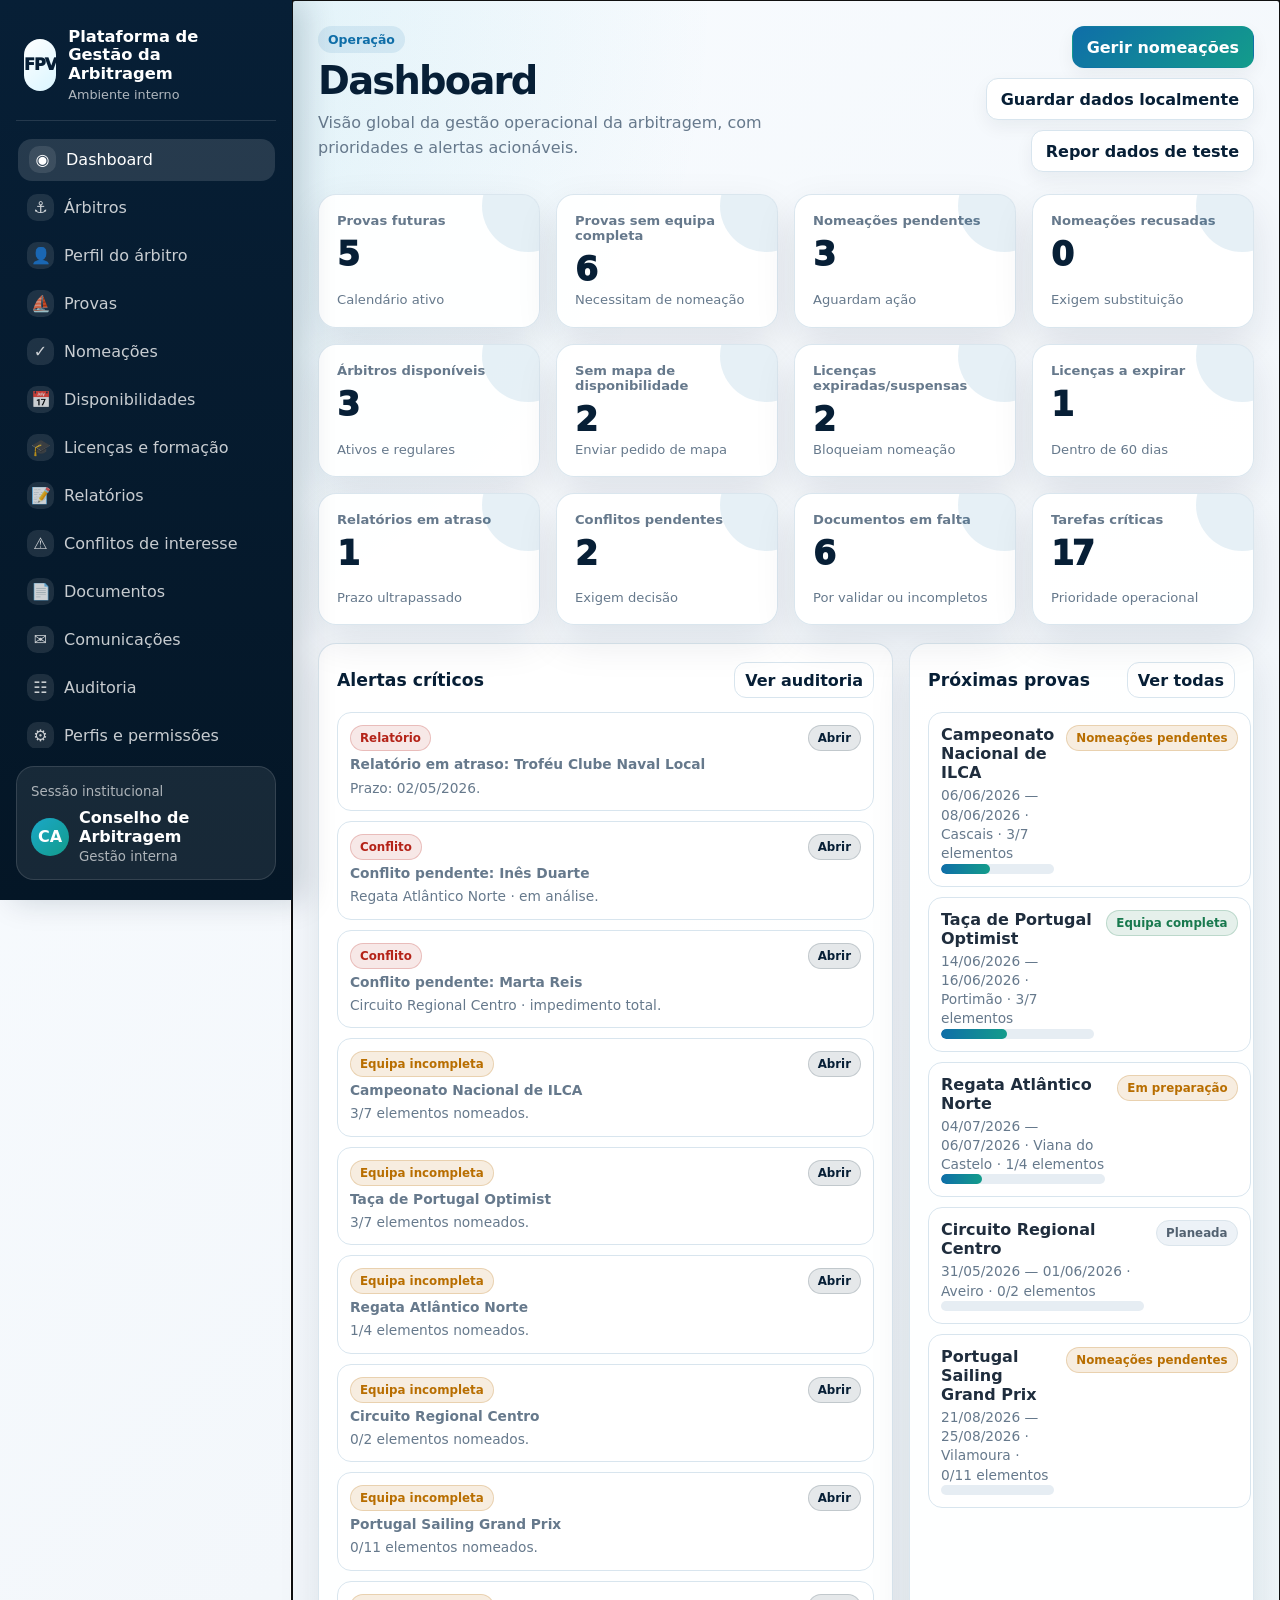
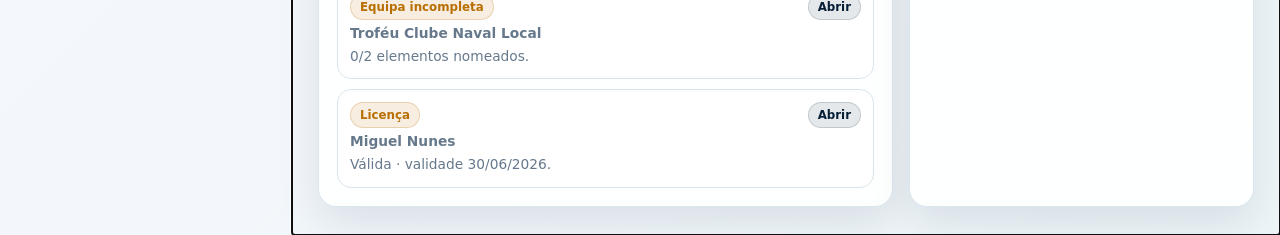
==== commit 6ea8df72: "Add files via upload" ====
--- a/index.html
+++ b/index.html
@@ -9,10 +9,10 @@
   <meta name="apple-mobile-web-app-capable" content="yes" />
   <meta name="apple-mobile-web-app-title" content="FPV Arb" />
   <meta name="apple-mobile-web-app-status-bar-style" content="black-translucent" />
-  <link rel="manifest" href="./manifest.json" />
+  <link rel="manifest" href="./manifest.json?v=2.1.1" />
   <link rel="apple-touch-icon" href="./icons/icon-192.png" />
   <link rel="icon" href="./icons/icon-192.png" />
-  <link rel="stylesheet" href="./styles.css" />
+  <link rel="stylesheet" href="./styles.css?v=2.1.1" />
   <title>FPV Arbitragem | Plataforma de Gestão</title>
 </head>
 <body>
@@ -69,10 +69,10 @@
     </main>
   </div>
 
-  <div id="modalRoot" class="modal-backdrop" hidden>
+  <div id="modalRoot" class="modal-backdrop" hidden aria-hidden="true">
     <div class="modal" role="dialog" aria-modal="true" aria-labelledby="modalTitle">
       <header class="modal-header">
-        <h3 id="modalTitle">Detalhe</h3>
+        <h3 id="modalTitle">Informação</h3>
         <button id="modalCloseBtn" class="icon-btn" type="button" aria-label="Fechar janela">✕</button>
       </header>
       <div id="modalBody" class="modal-body"></div>
@@ -82,6 +82,6 @@
 
   <div id="toast" class="toast" role="status" aria-live="polite"></div>
 
-  <script src="./app.js" defer></script>
+  <script src="./app.js?v=2.1.1" defer></script>
 </body>
 </html>
--- a/styles.css
+++ b/styles.css
@@ -4,7 +4,7 @@
   --bg:#f3f7fb;--surface:#fff;--surface-2:#eef5f9;--line:#d8e5ee;--text:#1f2d3d;--muted:#66798c;
   --shadow:0 16px 42px rgba(7,31,54,.10);--radius:18px;--sidebar:292px;--focus:0 0 0 4px rgba(15,110,168,.18)
 }
-*{box-sizing:border-box}html{scroll-behavior:smooth}body{margin:0;min-height:100dvh;font-family:Inter,ui-sans-serif,system-ui,-apple-system,BlinkMacSystemFont,"Segoe UI",sans-serif;color:var(--text);background:radial-gradient(circle at top left,rgba(26,167,200,.16),transparent 32%),linear-gradient(135deg,#f9fcff 0%,var(--bg) 60%,#edf5f8 100%)}
+*{box-sizing:border-box}[hidden]{display:none!important}html{scroll-behavior:smooth}body{margin:0;min-height:100dvh;font-family:Inter,ui-sans-serif,system-ui,-apple-system,BlinkMacSystemFont,"Segoe UI",sans-serif;color:var(--text);background:radial-gradient(circle at top left,rgba(26,167,200,.16),transparent 32%),linear-gradient(135deg,#f9fcff 0%,var(--bg) 60%,#edf5f8 100%)}
 button,input,select,textarea{font:inherit}button{cursor:pointer}button:disabled{cursor:not-allowed;opacity:.55}.skip-link{position:absolute;left:-999px;top:auto;width:1px;height:1px;overflow:hidden}.skip-link:focus{left:16px;top:16px;width:auto;height:auto;padding:10px 14px;background:#fff;border:2px solid var(--blue);z-index:1000;border-radius:10px}
 .app-shell{min-height:100dvh;display:grid;grid-template-columns:var(--sidebar) 1fr}.sidebar{position:sticky;top:0;height:100dvh;padding:20px 16px calc(20px + env(safe-area-inset-bottom));background:linear-gradient(180deg,var(--navy),#041626);color:#fff;display:flex;flex-direction:column;gap:18px;z-index:30;box-shadow:12px 0 30px rgba(7,31,54,.18)}
 .brand{display:flex;gap:12px;align-items:center;padding:8px 8px 18px;border-bottom:1px solid rgba(255,255,255,.12)}.brand-mark{width:52px;height:52px;border-radius:16px;background:linear-gradient(135deg,#fff,#daf5ff);color:var(--navy);display:grid;place-items:center;font-weight:950;letter-spacing:-.06em}.brand h1{font-size:1.02rem;line-height:1.12;margin:0}.brand p{margin:4px 0 0;color:rgba(255,255,255,.68);font-size:.8rem}.nav{display:grid;gap:6px;overflow:auto;padding-right:3px}.nav button{width:100%;min-height:42px;display:flex;align-items:center;gap:10px;padding:10px 11px;border:0;border-radius:14px;background:transparent;color:rgba(255,255,255,.78);text-align:left;transition:.18s}.nav button:hover,.nav button.active{background:rgba(255,255,255,.13);color:#fff;transform:translateX(2px)}.nav button:focus-visible,.btn:focus-visible,.icon-btn:focus-visible,.mini:focus-visible,input:focus-visible,select:focus-visible,textarea:focus-visible{outline:0;box-shadow:var(--focus)}.nav-icon{width:27px;height:27px;border-radius:10px;background:rgba(255,255,255,.1);display:grid;place-items:center;flex:0 0 auto}.session-card{margin-top:auto;border:1px solid rgba(255,255,255,.12);background:rgba(255,255,255,.08);border-radius:18px;padding:14px}.session-card small{color:rgba(255,255,255,.65)}.session-user{display:flex;gap:10px;align-items:center;margin-top:8px}.avatar{width:38px;height:38px;border-radius:50%;background:linear-gradient(135deg,var(--cyan),var(--teal));display:grid;place-items:center;color:#fff;font-weight:900;flex:0 0 auto}
